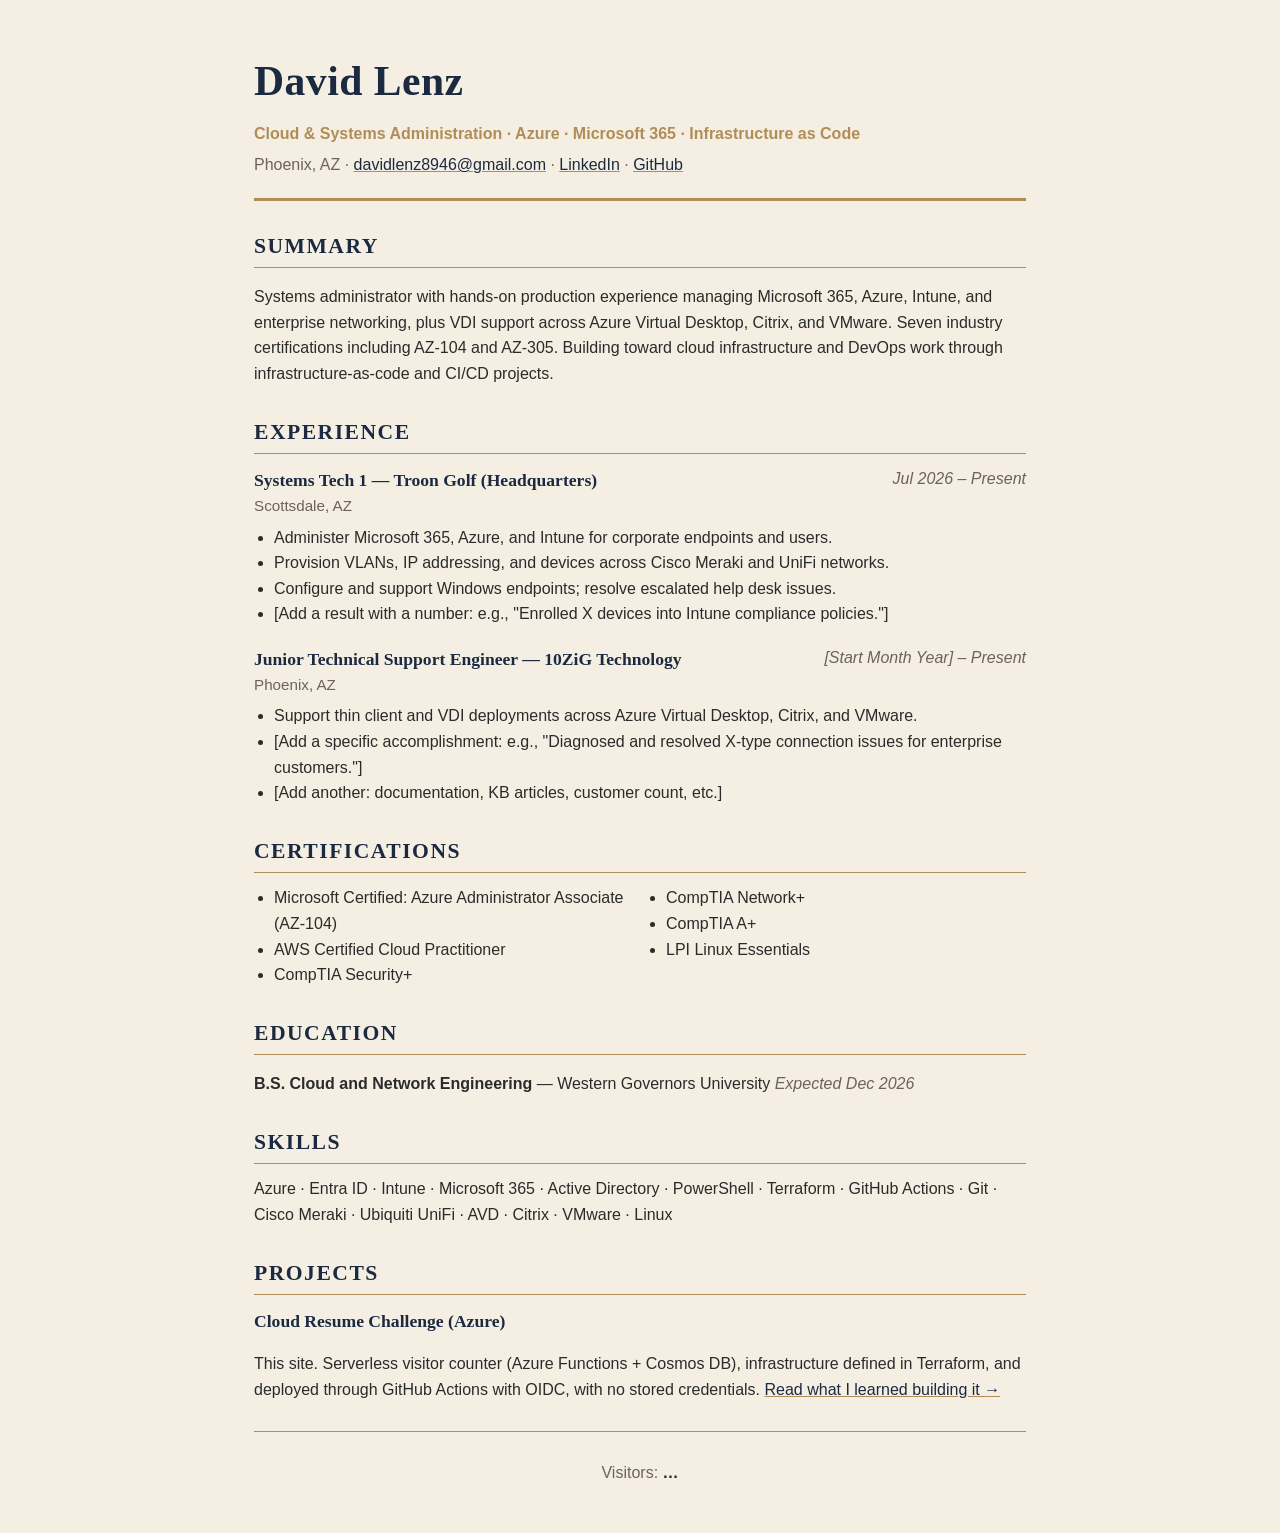
==== site/index.html @ 8455dada "Add static website storage and site upload" ====
<!DOCTYPE html>
<html lang="en">
<head>
  <meta charset="UTF-8">
  <meta name="viewport" content="width=device-width, initial-scale=1.0">
  <title>David Lenz | Cloud & Systems Administration</title>
  <meta name="description" content="Resume of David Lenz, Cloud and Systems Technician focused on Azure, Microsoft 365, and infrastructure automation.">
  <link rel="stylesheet" href="styles.css">
</head>
<body>
  <main class="resume">

    <header class="hero">
      <h1>David Lenz</h1>
      <p class="tagline">Cloud & Systems Administration · Azure · Microsoft 365 · Infrastructure as Code</p>
      <p class="contact">
        Phoenix, AZ ·
        <a href="mailto:davidlenz8946@gmail.com">davidlenz8946@gmail.com</a> ·
        <a href="https://www.linkedin.com/in/david-lenz-953869337">LinkedIn</a> ·
        <a href="https://github.com/Dlenz4321">GitHub</a>
      </p>
    </header>

    <section>
      <h2>Summary</h2>
      <p>
        Systems administrator with hands-on production experience managing Microsoft 365, Azure,
        Intune, and enterprise networking, plus VDI support across Azure Virtual Desktop, Citrix,
        and VMware. Seven industry certifications including AZ-104 and AZ-305. Building toward
        cloud infrastructure and DevOps work through infrastructure-as-code and CI/CD projects.
      </p>
    </section>

    <section>
      <h2>Experience</h2>

      <article class="job">
        <div class="job-head">
          <h3>Systems Tech 1 — Troon Golf (Headquarters)</h3>
          <span class="dates">Jul 2026 – Present</span>
        </div>
        <p class="location">Scottsdale, AZ</p>
        <ul>
          <li>Administer Microsoft 365, Azure, and Intune for corporate endpoints and users.</li>
          <li>Provision VLANs, IP addressing, and devices across Cisco Meraki and UniFi networks.</li>
          <li>Configure and support Windows endpoints; resolve escalated help desk issues.</li>
          <li>[Add a result with a number: e.g., "Enrolled X devices into Intune compliance policies."]</li>
        </ul>
      </article>

      <article class="job">
        <div class="job-head">
          <h3>Junior Technical Support Engineer — 10ZiG Technology</h3>
          <span class="dates">[Start Month Year] – Present</span>
        </div>
        <p class="location">Phoenix, AZ</p>
        <ul>
          <li>Support thin client and VDI deployments across Azure Virtual Desktop, Citrix, and VMware.</li>
          <li>[Add a specific accomplishment: e.g., "Diagnosed and resolved X-type connection issues for enterprise customers."]</li>
          <li>[Add another: documentation, KB articles, customer count, etc.]</li>
        </ul>
      </article>
    </section>

    <section>
      <h2>Certifications</h2>
      <ul class="certs">
        <li>Microsoft Certified: Azure Administrator Associate (AZ-104)</li>
        <li>AWS Certified Cloud Practitioner</li>
        <li>CompTIA Security+</li>
        <li>CompTIA Network+</li>
        <li>CompTIA A+</li>
        <li>LPI Linux Essentials</li>
      </ul>
    </section>

    <section>
      <h2>Education</h2>
      <p><strong>B.S. Cloud and Network Engineering</strong> — Western Governors University
        <span class="dates">Expected Dec 2026</span></p>
    </section>

    <section>
      <h2>Skills</h2>
      <p class="skills">
        Azure · Entra ID · Intune · Microsoft 365 · Active Directory · PowerShell · Terraform ·
        GitHub Actions · Git · Cisco Meraki · Ubiquiti UniFi · AVD · Citrix · VMware · Linux
      </p>
    </section>

    <section>
      <h2>Projects</h2>
      <article class="job">
        <h3>Cloud Resume Challenge (Azure)</h3>
        <p>
          This site. Serverless visitor counter (Azure Functions + Cosmos DB), infrastructure
          defined in Terraform, and deployed through GitHub Actions with OIDC, with no stored credentials.
          <a href="[blog-post-url]">Read what I learned building it →</a>
        </p>
      </article>
    </section>

    <footer>
      <p>Visitors: <span id="visits">…</span></p>
    </footer>

  </main>
  <script src="counter.js"></script>
</body>
</html>
---- site/styles.css ----
:root {
  --navy: #1b2a41;
  --gold: #b08d57;
  --parchment: #f5efe3;
  --ink: #2b2b2b;
  --muted: #6b6457;
}

* { box-sizing: border-box; }

body {
  margin: 0;
  background: var(--parchment);
  color: var(--ink);
  font-family: Calibri, "Segoe UI", Inter, Arial, sans-serif;
  line-height: 1.6;
}

.resume {
  max-width: 820px;
  margin: 0 auto;
  padding: 48px 24px 32px;
}

h1, h2, h3 {
  font-family: Cambria, Georgia, "Times New Roman", serif;
  color: var(--navy);
  margin: 0;
}

.hero {
  border-bottom: 3px solid var(--gold);
  padding-bottom: 20px;
  margin-bottom: 28px;
}

.hero h1 { font-size: 2.6rem; letter-spacing: 0.5px; }
.tagline { color: var(--gold); font-weight: 600; margin: 6px 0; }
.contact { color: var(--muted); margin: 0; }

a { color: var(--navy); text-decoration-color: var(--gold); }
a:hover { color: var(--gold); }

section { margin-bottom: 28px; }

h2 {
  font-size: 1.35rem;
  text-transform: uppercase;
  letter-spacing: 1.5px;
  border-bottom: 1px solid var(--gold);
  padding-bottom: 4px;
  margin-bottom: 12px;
}

h3 { font-size: 1.1rem; }

.job { margin-bottom: 18px; }
.job-head {
  display: flex;
  justify-content: space-between;
  flex-wrap: wrap;
  gap: 8px;
}
.dates { color: var(--muted); font-style: italic; }
.location { color: var(--muted); margin: 0 0 6px; font-size: 0.95rem; }

ul { margin: 6px 0 0; padding-left: 20px; }
.certs { columns: 2; column-gap: 32px; }
.skills { margin: 0; }

footer {
  border-top: 1px solid var(--gold);
  padding-top: 12px;
  text-align: center;
  color: var(--muted);
}

#visits { color: var(--navy); font-weight: 700; }

@media (max-width: 600px) {
  .hero h1 { font-size: 2rem; }
  .certs { columns: 1; }
}
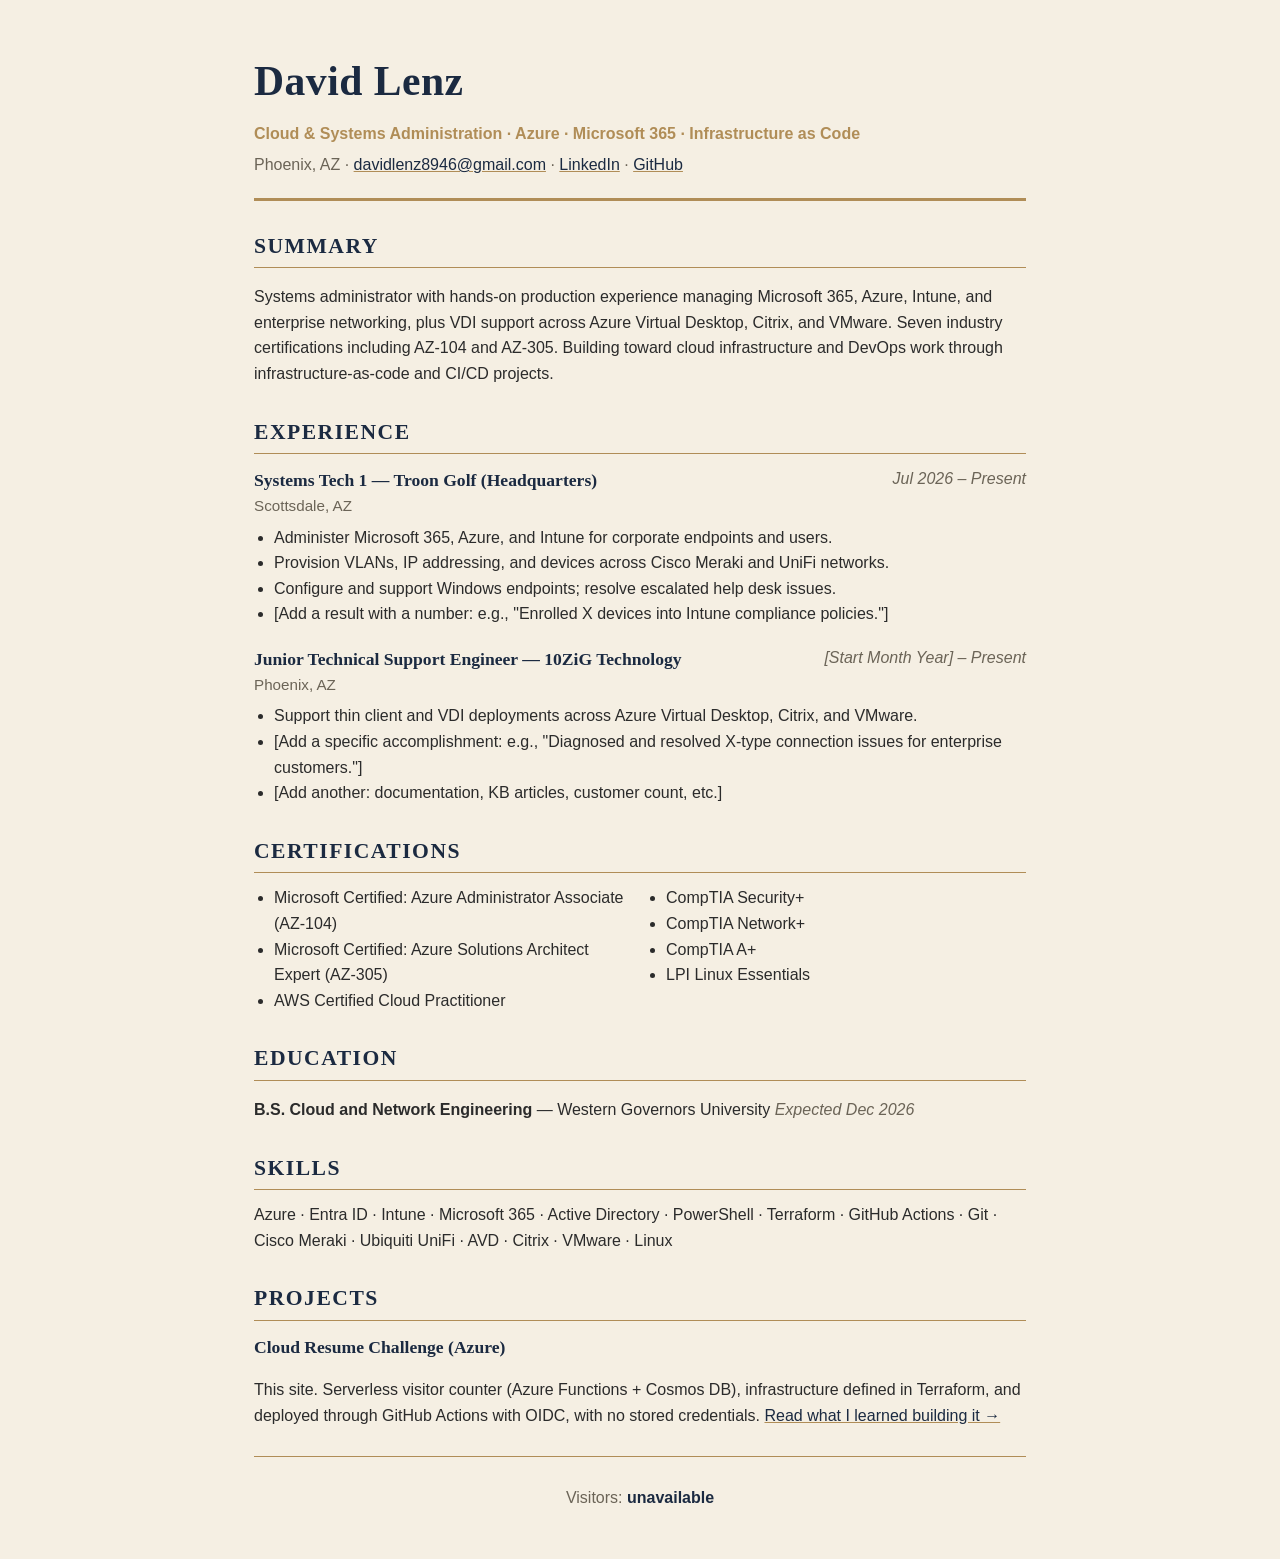
==== commit f4461772: "Move visitor counter into site/ and list AZ-305" ====
--- a/site/index.html
+++ b/site/index.html
@@ -66,6 +66,7 @@
       <h2>Certifications</h2>
       <ul class="certs">
         <li>Microsoft Certified: Azure Administrator Associate (AZ-104)</li>
+        <li>Microsoft Certified: Azure Solutions Architect Expert (AZ-305)</li>
         <li>AWS Certified Cloud Practitioner</li>
         <li>CompTIA Security+</li>
         <li>CompTIA Network+</li>
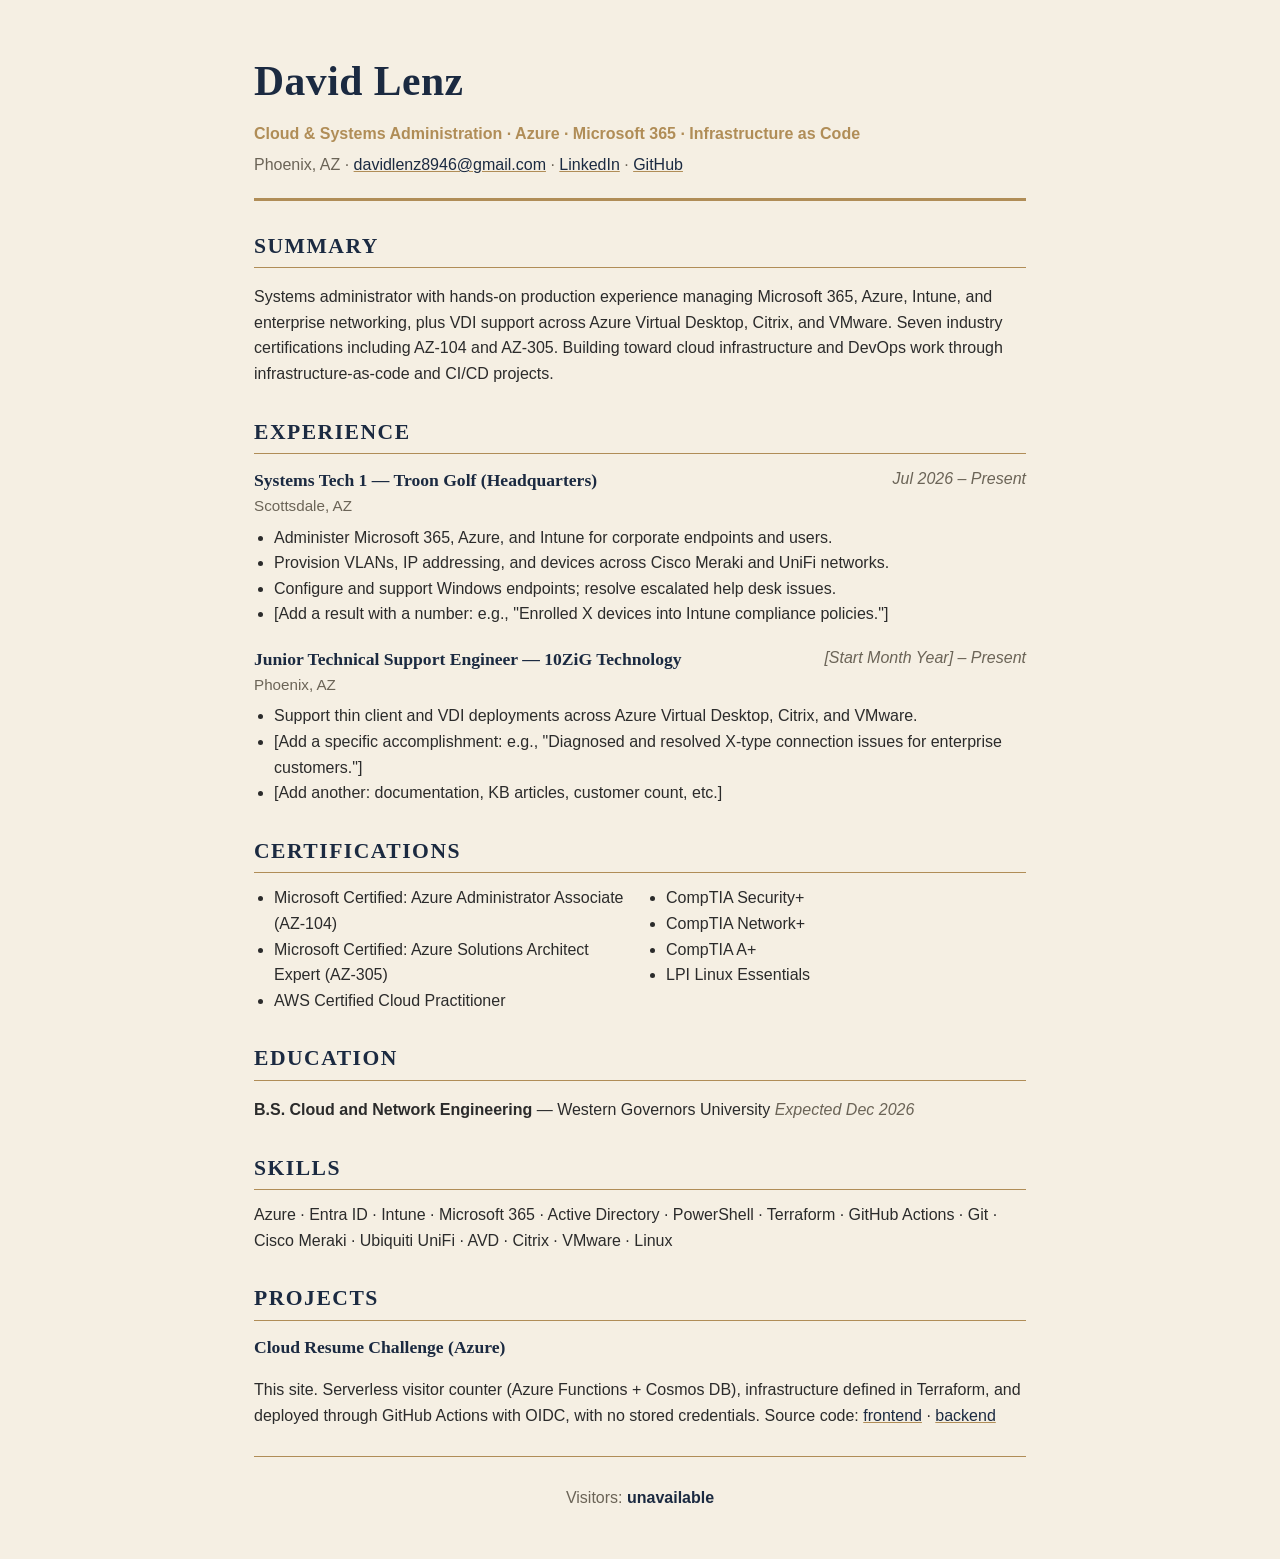
==== commit 92fd621c: "Link project to GitHub repos instead of placeholder" ====
--- a/site/index.html
+++ b/site/index.html
@@ -96,7 +96,7 @@
         <p>
           This site. Serverless visitor counter (Azure Functions + Cosmos DB), infrastructure
           defined in Terraform, and deployed through GitHub Actions with OIDC, with no stored credentials.
-          <a href="[blog-post-url]">Read what I learned building it →</a>
+          Source code: <a href="https://github.com/Dlenz4321/resume-frontend">frontend</a> · <a href="https://github.com/Dlenz4321/resume-backend">backend</a>
         </p>
       </article>
     </section>
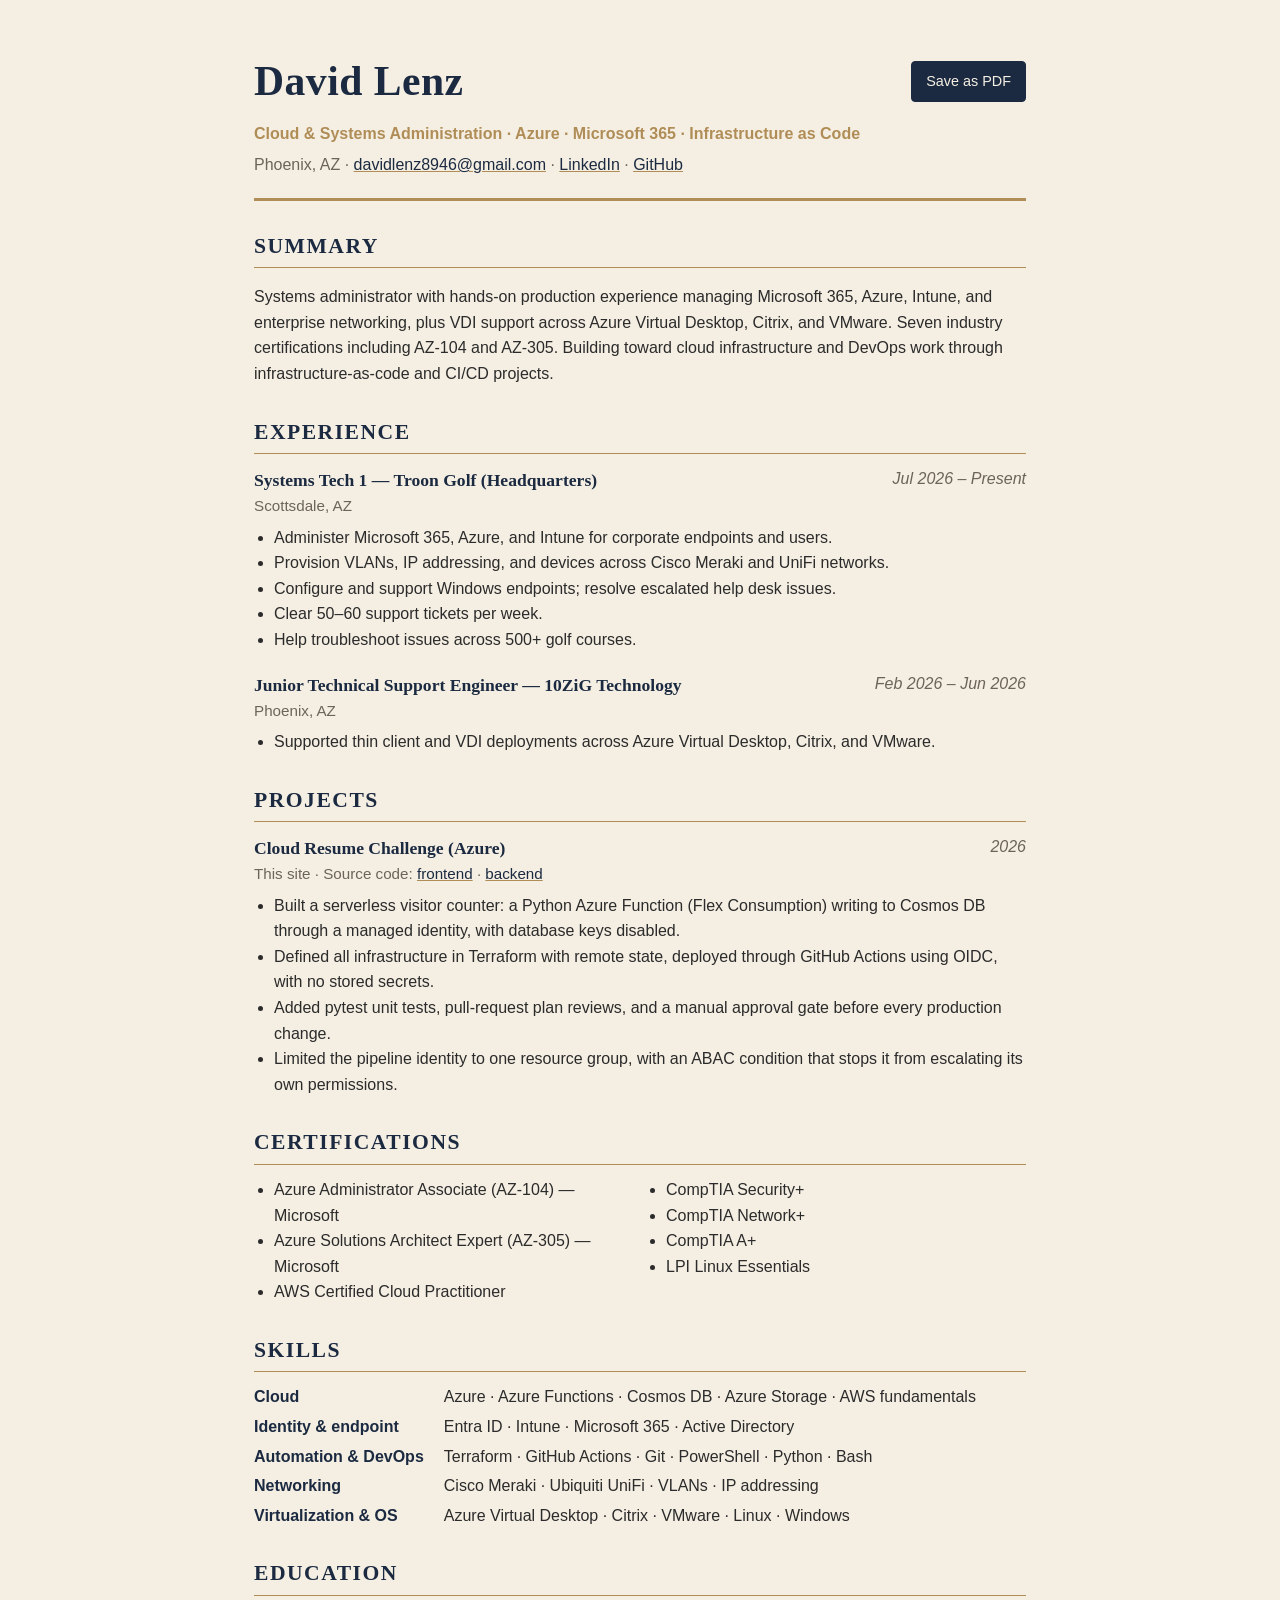
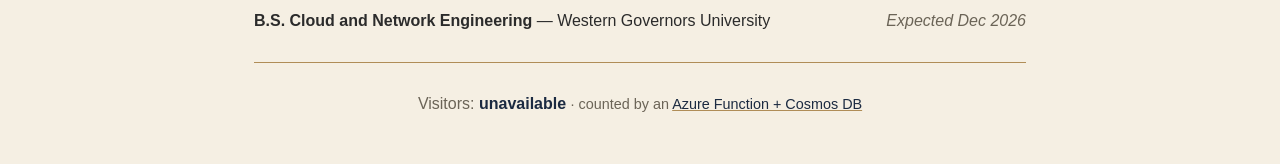
==== commit b882fb79: "Refresh resume: project section, grouped skills, PDF button, real job details" ====
--- a/site/index.html
+++ b/site/index.html
@@ -5,13 +5,20 @@
   <meta name="viewport" content="width=device-width, initial-scale=1.0">
   <title>David Lenz | Cloud & Systems Administration</title>
   <meta name="description" content="Resume of David Lenz, Cloud and Systems Technician focused on Azure, Microsoft 365, and infrastructure automation.">
+  <meta property="og:type" content="website">
+  <meta property="og:title" content="David Lenz | Cloud & Systems Administration">
+  <meta property="og:description" content="Azure, Microsoft 365, and infrastructure as code. Resume site built for the Cloud Resume Challenge.">
+  <link rel="icon" href="data:image/svg+xml,%3Csvg xmlns='http://www.w3.org/2000/svg' viewBox='0 0 64 64'%3E%3Crect width='64' height='64' rx='12' fill='%231b2a41'/%3E%3Ctext x='32' y='42' font-family='Georgia,serif' font-size='28' font-weight='700' text-anchor='middle' fill='%23b08d57'%3EDL%3C/text%3E%3C/svg%3E">
   <link rel="stylesheet" href="styles.css">
 </head>
 <body>
   <main class="resume">
 
     <header class="hero">
-      <h1>David Lenz</h1>
+      <div class="hero-top">
+        <h1>David Lenz</h1>
+        <button class="print-btn" type="button" onclick="window.print()">Save as PDF</button>
+      </div>
       <p class="tagline">Cloud & Systems Administration · Azure · Microsoft 365 · Infrastructure as Code</p>
       <p class="contact">
         Phoenix, AZ ·
@@ -44,20 +51,39 @@
           <li>Administer Microsoft 365, Azure, and Intune for corporate endpoints and users.</li>
           <li>Provision VLANs, IP addressing, and devices across Cisco Meraki and UniFi networks.</li>
           <li>Configure and support Windows endpoints; resolve escalated help desk issues.</li>
-          <li>[Add a result with a number: e.g., "Enrolled X devices into Intune compliance policies."]</li>
+          <li>Clear 50–60 support tickets per week.</li>
+          <li>Help troubleshoot issues across 500+ golf courses.</li>
         </ul>
       </article>
 
       <article class="job">
         <div class="job-head">
           <h3>Junior Technical Support Engineer — 10ZiG Technology</h3>
-          <span class="dates">[Start Month Year] – Present</span>
+          <span class="dates">Feb 2026 – Jun 2026</span>
         </div>
         <p class="location">Phoenix, AZ</p>
         <ul>
-          <li>Support thin client and VDI deployments across Azure Virtual Desktop, Citrix, and VMware.</li>
-          <li>[Add a specific accomplishment: e.g., "Diagnosed and resolved X-type connection issues for enterprise customers."]</li>
-          <li>[Add another: documentation, KB articles, customer count, etc.]</li>
+          <li>Supported thin client and VDI deployments across Azure Virtual Desktop, Citrix, and VMware.</li>
+        </ul>
+      </article>
+    </section>
+
+    <section>
+      <h2>Projects</h2>
+      <article class="job">
+        <div class="job-head">
+          <h3>Cloud Resume Challenge (Azure)</h3>
+          <span class="dates">2026</span>
+        </div>
+        <p class="location">This site · Source code:
+          <a href="https://github.com/Dlenz4321/resume-frontend">frontend</a> ·
+          <a href="https://github.com/Dlenz4321/resume-backend">backend</a>
+        </p>
+        <ul>
+          <li>Built a serverless visitor counter: a Python Azure Function (Flex Consumption) writing to Cosmos DB through a managed identity, with database keys disabled.</li>
+          <li>Defined all infrastructure in Terraform with remote state, deployed through GitHub Actions using OIDC, with no stored secrets.</li>
+          <li>Added pytest unit tests, pull-request plan reviews, and a manual approval gate before every production change.</li>
+          <li>Limited the pipeline identity to one resource group, with an ABAC condition that stops it from escalating its own permissions.</li>
         </ul>
       </article>
     </section>
@@ -65,8 +91,8 @@
     <section>
       <h2>Certifications</h2>
       <ul class="certs">
-        <li>Microsoft Certified: Azure Administrator Associate (AZ-104)</li>
-        <li>Microsoft Certified: Azure Solutions Architect Expert (AZ-305)</li>
+        <li>Azure Administrator Associate (AZ-104) — Microsoft</li>
+        <li>Azure Solutions Architect Expert (AZ-305) — Microsoft</li>
         <li>AWS Certified Cloud Practitioner</li>
         <li>CompTIA Security+</li>
         <li>CompTIA Network+</li>
@@ -76,36 +102,37 @@
     </section>
 
     <section>
-      <h2>Education</h2>
-      <p><strong>B.S. Cloud and Network Engineering</strong> — Western Governors University
-        <span class="dates">Expected Dec 2026</span></p>
+      <h2>Skills</h2>
+      <dl class="skill-groups">
+        <dt>Cloud</dt>
+        <dd>Azure · Azure Functions · Cosmos DB · Azure Storage · AWS fundamentals</dd>
+        <dt>Identity &amp; endpoint</dt>
+        <dd>Entra ID · Intune · Microsoft 365 · Active Directory</dd>
+        <dt>Automation &amp; DevOps</dt>
+        <dd>Terraform · GitHub Actions · Git · PowerShell · Python · Bash</dd>
+        <dt>Networking</dt>
+        <dd>Cisco Meraki · Ubiquiti UniFi · VLANs · IP addressing</dd>
+        <dt>Virtualization &amp; OS</dt>
+        <dd>Azure Virtual Desktop · Citrix · VMware · Linux · Windows</dd>
+      </dl>
     </section>
 
     <section>
-      <h2>Skills</h2>
-      <p class="skills">
-        Azure · Entra ID · Intune · Microsoft 365 · Active Directory · PowerShell · Terraform ·
-        GitHub Actions · Git · Cisco Meraki · Ubiquiti UniFi · AVD · Citrix · VMware · Linux
-      </p>
-    </section>
-
-    <section>
-      <h2>Projects</h2>
-      <article class="job">
-        <h3>Cloud Resume Challenge (Azure)</h3>
-        <p>
-          This site. Serverless visitor counter (Azure Functions + Cosmos DB), infrastructure
-          defined in Terraform, and deployed through GitHub Actions with OIDC, with no stored credentials.
-          Source code: <a href="https://github.com/Dlenz4321/resume-frontend">frontend</a> · <a href="https://github.com/Dlenz4321/resume-backend">backend</a>
-        </p>
-      </article>
+      <h2>Education</h2>
+      <div class="job-head">
+        <p><strong>B.S. Cloud and Network Engineering</strong> — Western Governors University</p>
+        <span class="dates">Expected Dec 2026</span>
+      </div>
     </section>
 
     <footer>
-      <p>Visitors: <span id="visits">…</span></p>
+      <p>Visitors: <span id="visits">…</span>
+        <span class="counter-note">· counted by an
+          <a href="https://github.com/Dlenz4321/resume-backend">Azure Function + Cosmos DB</a></span>
+      </p>
     </footer>
 
   </main>
   <script src="counter.js"></script>
 </body>
-</html>+</html>
--- a/site/styles.css
+++ b/site/styles.css
@@ -34,7 +34,26 @@
   margin-bottom: 28px;
 }
 
+.hero-top {
+  display: flex;
+  justify-content: space-between;
+  align-items: center;
+  flex-wrap: wrap;
+  gap: 12px;
+}
 .hero h1 { font-size: 2.6rem; letter-spacing: 0.5px; }
+
+.print-btn {
+  background: var(--navy);
+  color: var(--parchment);
+  border: 1px solid var(--navy);
+  border-radius: 4px;
+  padding: 8px 14px;
+  font: inherit;
+  font-size: 0.9rem;
+  cursor: pointer;
+}
+.print-btn:hover { background: var(--gold); border-color: var(--gold); color: var(--navy); }
 .tagline { color: var(--gold); font-weight: 600; margin: 6px 0; }
 .contact { color: var(--muted); margin: 0; }
 
@@ -66,7 +85,16 @@
 
 ul { margin: 6px 0 0; padding-left: 20px; }
 .certs { columns: 2; column-gap: 32px; }
-.skills { margin: 0; }
+.certs li { break-inside: avoid; }
+.skill-groups {
+  display: grid;
+  grid-template-columns: max-content 1fr;
+  gap: 4px 20px;
+  margin: 0;
+}
+.skill-groups dt { font-weight: 700; color: var(--navy); }
+.skill-groups dd { margin: 0; }
+.job-head p { margin: 0; }
 
 footer {
   border-top: 1px solid var(--gold);
@@ -76,8 +104,20 @@
 }
 
 #visits { color: var(--navy); font-weight: 700; }
+.counter-note { font-size: 0.9rem; }
 
 @media (max-width: 600px) {
   .hero h1 { font-size: 2rem; }
   .certs { columns: 1; }
+  .skill-groups { grid-template-columns: 1fr; }
+  .skill-groups dd { margin-bottom: 6px; }
+}
+
+/* "Save as PDF" uses the browser's print dialog; keep the printout clean */
+@media print {
+  body { background: #fff; font-size: 11pt; }
+  .resume { padding: 0; max-width: none; }
+  .print-btn, footer { display: none; }
+  a { color: var(--ink); text-decoration: none; }
+  section, .job { break-inside: avoid; }
 }
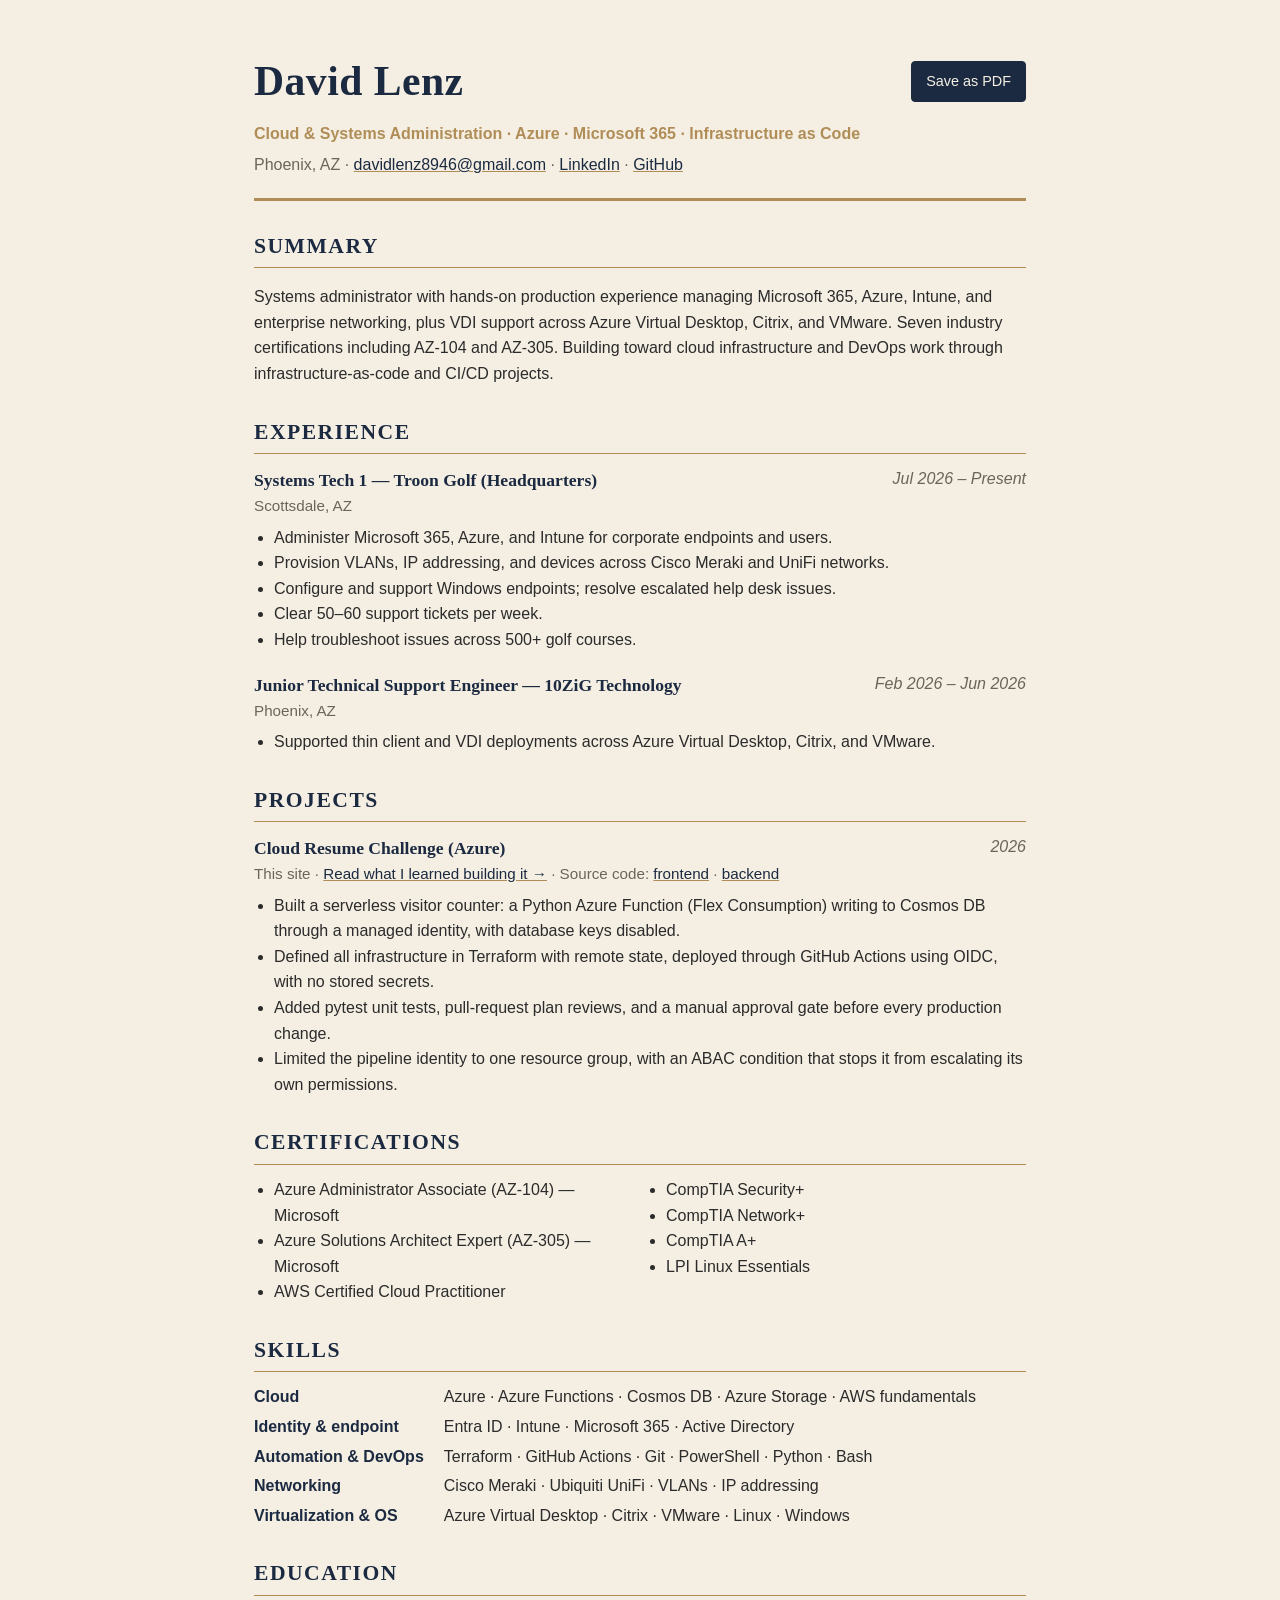
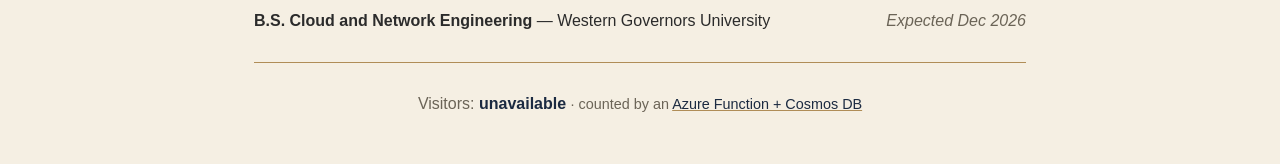
==== commit 6dc0c651: "Link the blog post from the Projects section" ====
--- a/site/index.html
+++ b/site/index.html
@@ -75,7 +75,7 @@
           <h3>Cloud Resume Challenge (Azure)</h3>
           <span class="dates">2026</span>
         </div>
-        <p class="location">This site · Source code:
+        <p class="location">This site · <a href="https://paste-your-blog-post-link-here">Read what I learned building it →</a> · Source code:
           <a href="https://github.com/Dlenz4321/resume-frontend">frontend</a> ·
           <a href="https://github.com/Dlenz4321/resume-backend">backend</a>
         </p>
--- a/site/styles.css
+++ b/site/styles.css
@@ -120,4 +120,4 @@
   .print-btn, footer { display: none; }
   a { color: var(--ink); text-decoration: none; }
   section, .job { break-inside: avoid; }
-}+}
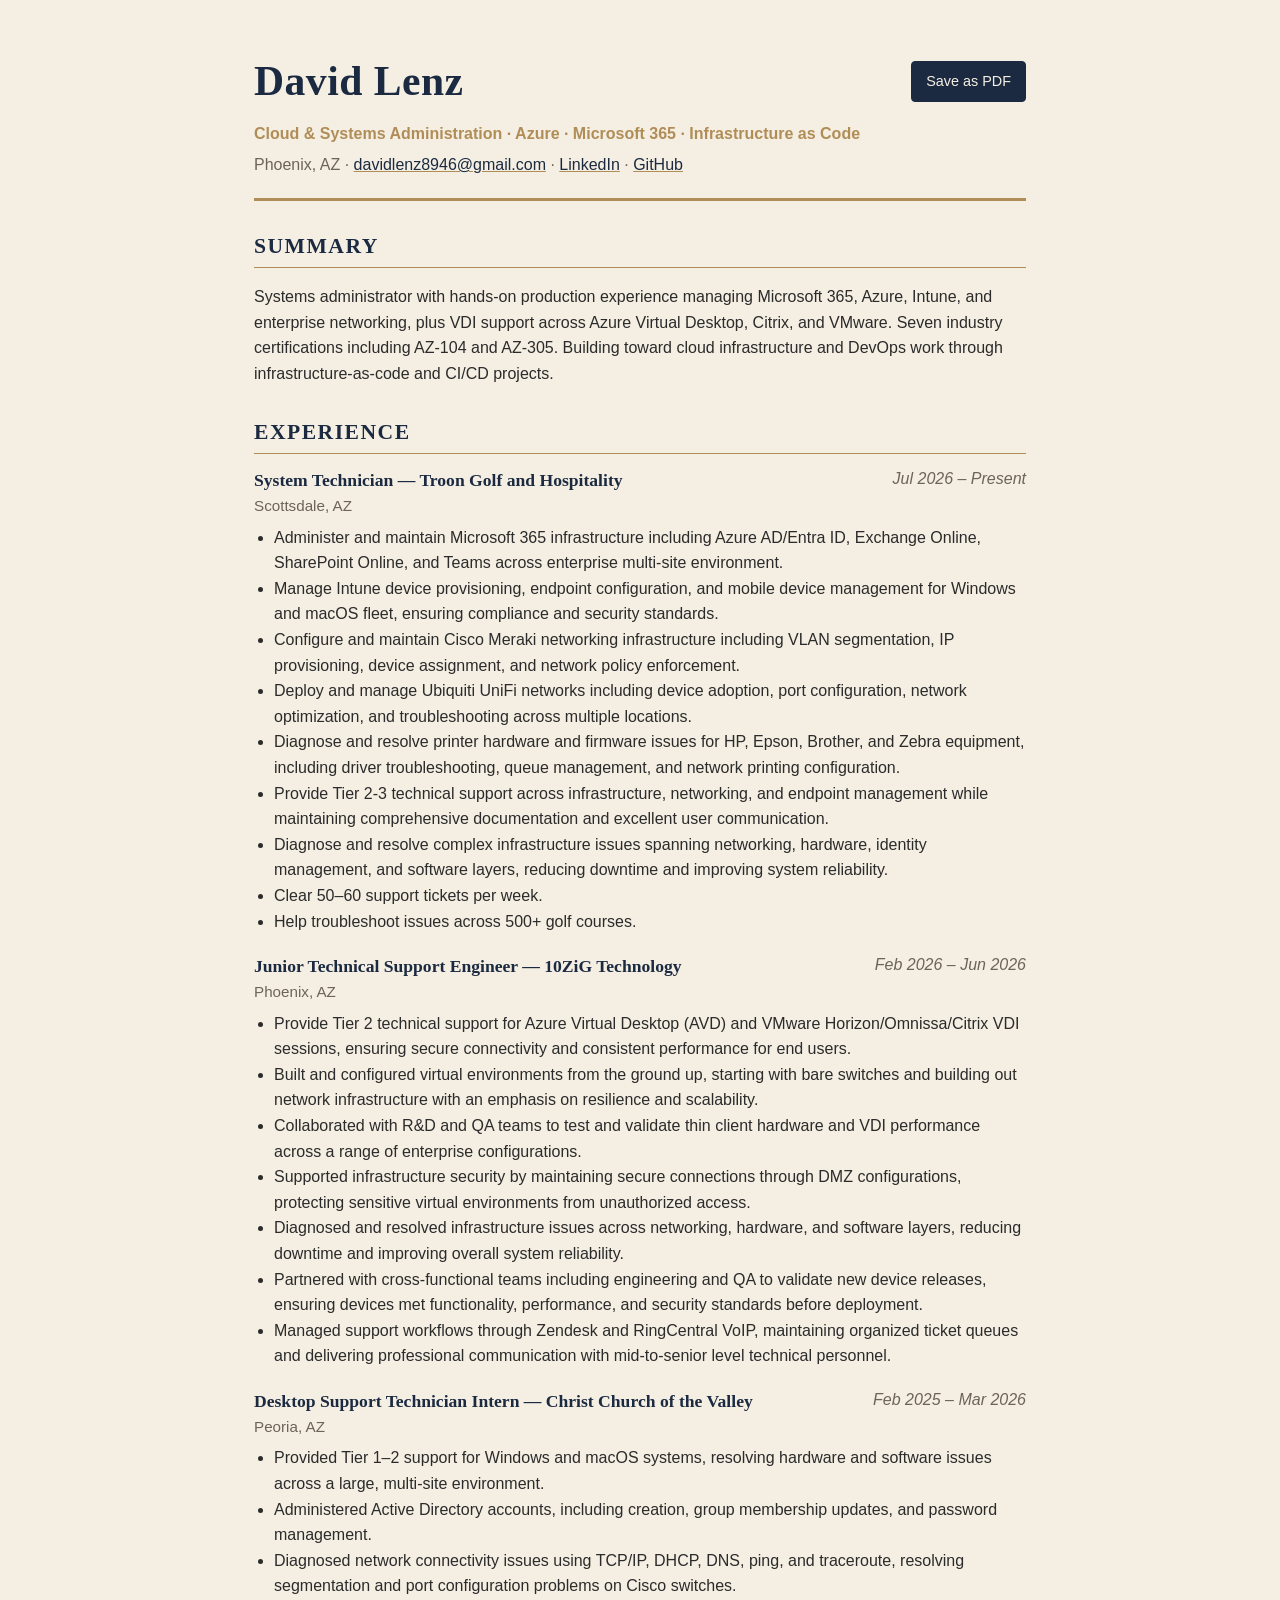
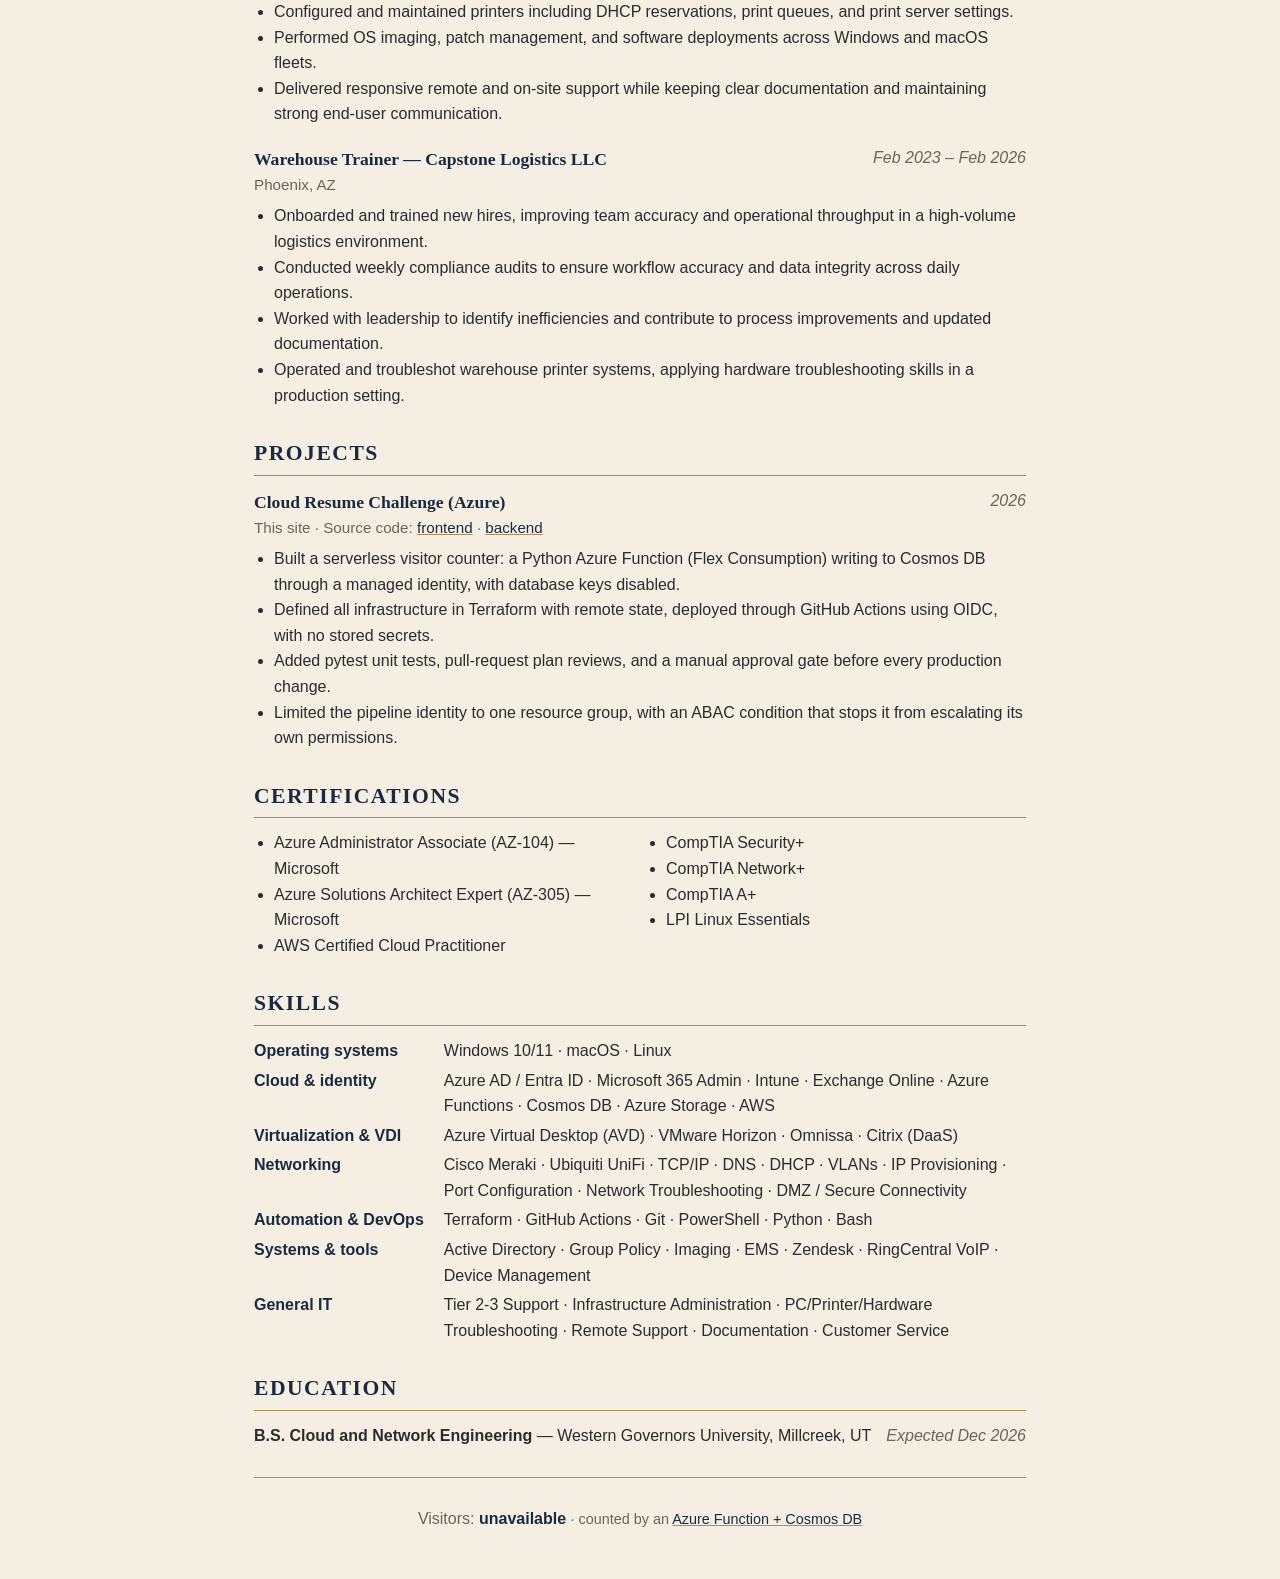
==== commit a8aaac96: "Add full work history and skills from Word resume" ====
--- a/site/index.html
+++ b/site/index.html
@@ -43,14 +43,18 @@
 
       <article class="job">
         <div class="job-head">
-          <h3>Systems Tech 1 — Troon Golf (Headquarters)</h3>
+          <h3>System Technician — Troon Golf and Hospitality</h3>
           <span class="dates">Jul 2026 – Present</span>
         </div>
         <p class="location">Scottsdale, AZ</p>
         <ul>
-          <li>Administer Microsoft 365, Azure, and Intune for corporate endpoints and users.</li>
-          <li>Provision VLANs, IP addressing, and devices across Cisco Meraki and UniFi networks.</li>
-          <li>Configure and support Windows endpoints; resolve escalated help desk issues.</li>
+          <li>Administer and maintain Microsoft 365 infrastructure including Azure AD/Entra ID, Exchange Online, SharePoint Online, and Teams across enterprise multi-site environment.</li>
+          <li>Manage Intune device provisioning, endpoint configuration, and mobile device management for Windows and macOS fleet, ensuring compliance and security standards.</li>
+          <li>Configure and maintain Cisco Meraki networking infrastructure including VLAN segmentation, IP provisioning, device assignment, and network policy enforcement.</li>
+          <li>Deploy and manage Ubiquiti UniFi networks including device adoption, port configuration, network optimization, and troubleshooting across multiple locations.</li>
+          <li>Diagnose and resolve printer hardware and firmware issues for HP, Epson, Brother, and Zebra equipment, including driver troubleshooting, queue management, and network printing configuration.</li>
+          <li>Provide Tier 2-3 technical support across infrastructure, networking, and endpoint management while maintaining comprehensive documentation and excellent user communication.</li>
+          <li>Diagnose and resolve complex infrastructure issues spanning networking, hardware, identity management, and software layers, reducing downtime and improving system reliability.</li>
           <li>Clear 50–60 support tickets per week.</li>
           <li>Help troubleshoot issues across 500+ golf courses.</li>
         </ul>
@@ -63,7 +67,43 @@
         </div>
         <p class="location">Phoenix, AZ</p>
         <ul>
-          <li>Supported thin client and VDI deployments across Azure Virtual Desktop, Citrix, and VMware.</li>
+          <li>Provide Tier 2 technical support for Azure Virtual Desktop (AVD) and VMware Horizon/Omnissa/Citrix VDI sessions, ensuring secure connectivity and consistent performance for end users.</li>
+          <li>Built and configured virtual environments from the ground up, starting with bare switches and building out network infrastructure with an emphasis on resilience and scalability.</li>
+          <li>Collaborated with R&amp;D and QA teams to test and validate thin client hardware and VDI performance across a range of enterprise configurations.</li>
+          <li>Supported infrastructure security by maintaining secure connections through DMZ configurations, protecting sensitive virtual environments from unauthorized access.</li>
+          <li>Diagnosed and resolved infrastructure issues across networking, hardware, and software layers, reducing downtime and improving overall system reliability.</li>
+          <li>Partnered with cross-functional teams including engineering and QA to validate new device releases, ensuring devices met functionality, performance, and security standards before deployment.</li>
+          <li>Managed support workflows through Zendesk and RingCentral VoIP, maintaining organized ticket queues and delivering professional communication with mid-to-senior level technical personnel.</li>
+        </ul>
+      </article>
+
+      <article class="job">
+        <div class="job-head">
+          <h3>Desktop Support Technician Intern — Christ Church of the Valley</h3>
+          <span class="dates">Feb 2025 – Mar 2026</span>
+        </div>
+        <p class="location">Peoria, AZ</p>
+        <ul>
+          <li>Provided Tier 1–2 support for Windows and macOS systems, resolving hardware and software issues across a large, multi-site environment.</li>
+          <li>Administered Active Directory accounts, including creation, group membership updates, and password management.</li>
+          <li>Diagnosed network connectivity issues using TCP/IP, DHCP, DNS, ping, and traceroute, resolving segmentation and port configuration problems on Cisco switches.</li>
+          <li>Configured and maintained printers including DHCP reservations, print queues, and print server settings.</li>
+          <li>Performed OS imaging, patch management, and software deployments across Windows and macOS fleets.</li>
+          <li>Delivered responsive remote and on-site support while keeping clear documentation and maintaining strong end-user communication.</li>
+        </ul>
+      </article>
+
+      <article class="job">
+        <div class="job-head">
+          <h3>Warehouse Trainer — Capstone Logistics LLC</h3>
+          <span class="dates">Feb 2023 – Feb 2026</span>
+        </div>
+        <p class="location">Phoenix, AZ</p>
+        <ul>
+          <li>Onboarded and trained new hires, improving team accuracy and operational throughput in a high-volume logistics environment.</li>
+          <li>Conducted weekly compliance audits to ensure workflow accuracy and data integrity across daily operations.</li>
+          <li>Worked with leadership to identify inefficiencies and contribute to process improvements and updated documentation.</li>
+          <li>Operated and troubleshot warehouse printer systems, applying hardware troubleshooting skills in a production setting.</li>
         </ul>
       </article>
     </section>
@@ -75,7 +115,7 @@
           <h3>Cloud Resume Challenge (Azure)</h3>
           <span class="dates">2026</span>
         </div>
-        <p class="location">This site · <a href="https://paste-your-blog-post-link-here">Read what I learned building it →</a> · Source code:
+        <p class="location">This site · Source code:
           <a href="https://github.com/Dlenz4321/resume-frontend">frontend</a> ·
           <a href="https://github.com/Dlenz4321/resume-backend">backend</a>
         </p>
@@ -104,23 +144,27 @@
     <section>
       <h2>Skills</h2>
       <dl class="skill-groups">
-        <dt>Cloud</dt>
-        <dd>Azure · Azure Functions · Cosmos DB · Azure Storage · AWS fundamentals</dd>
-        <dt>Identity &amp; endpoint</dt>
-        <dd>Entra ID · Intune · Microsoft 365 · Active Directory</dd>
+        <dt>Operating systems</dt>
+        <dd>Windows 10/11 · macOS · Linux</dd>
+        <dt>Cloud &amp; identity</dt>
+        <dd>Azure AD / Entra ID · Microsoft 365 Admin · Intune · Exchange Online · Azure Functions · Cosmos DB · Azure Storage · AWS</dd>
+        <dt>Virtualization &amp; VDI</dt>
+        <dd>Azure Virtual Desktop (AVD) · VMware Horizon · Omnissa · Citrix (DaaS)</dd>
+        <dt>Networking</dt>
+        <dd>Cisco Meraki · Ubiquiti UniFi · TCP/IP · DNS · DHCP · VLANs · IP Provisioning · Port Configuration · Network Troubleshooting · DMZ / Secure Connectivity</dd>
         <dt>Automation &amp; DevOps</dt>
         <dd>Terraform · GitHub Actions · Git · PowerShell · Python · Bash</dd>
-        <dt>Networking</dt>
-        <dd>Cisco Meraki · Ubiquiti UniFi · VLANs · IP addressing</dd>
-        <dt>Virtualization &amp; OS</dt>
-        <dd>Azure Virtual Desktop · Citrix · VMware · Linux · Windows</dd>
+        <dt>Systems &amp; tools</dt>
+        <dd>Active Directory · Group Policy · Imaging · EMS · Zendesk · RingCentral VoIP · Device Management</dd>
+        <dt>General IT</dt>
+        <dd>Tier 2-3 Support · Infrastructure Administration · PC/Printer/Hardware Troubleshooting · Remote Support · Documentation · Customer Service</dd>
       </dl>
     </section>
 
     <section>
       <h2>Education</h2>
       <div class="job-head">
-        <p><strong>B.S. Cloud and Network Engineering</strong> — Western Governors University</p>
+        <p><strong>B.S. Cloud and Network Engineering</strong> — Western Governors University, Millcreek, UT</p>
         <span class="dates">Expected Dec 2026</span>
       </div>
     </section>
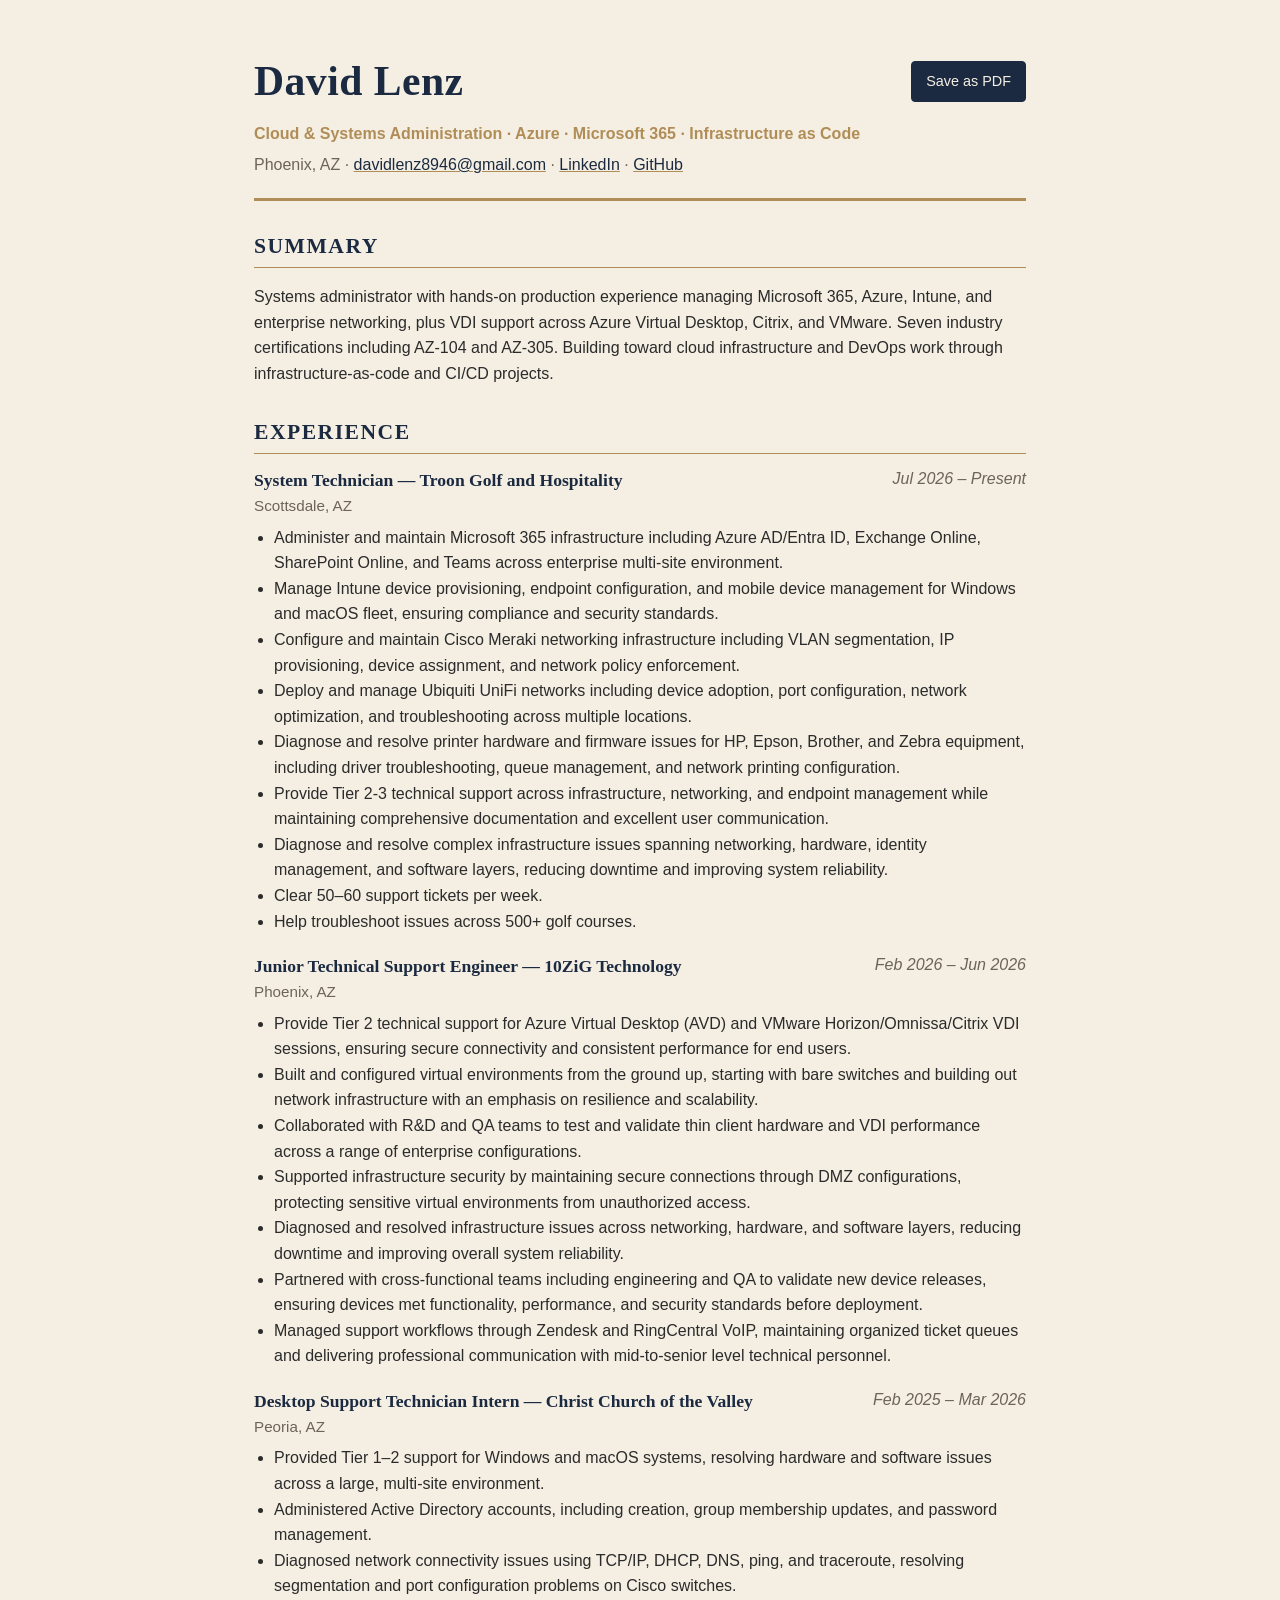
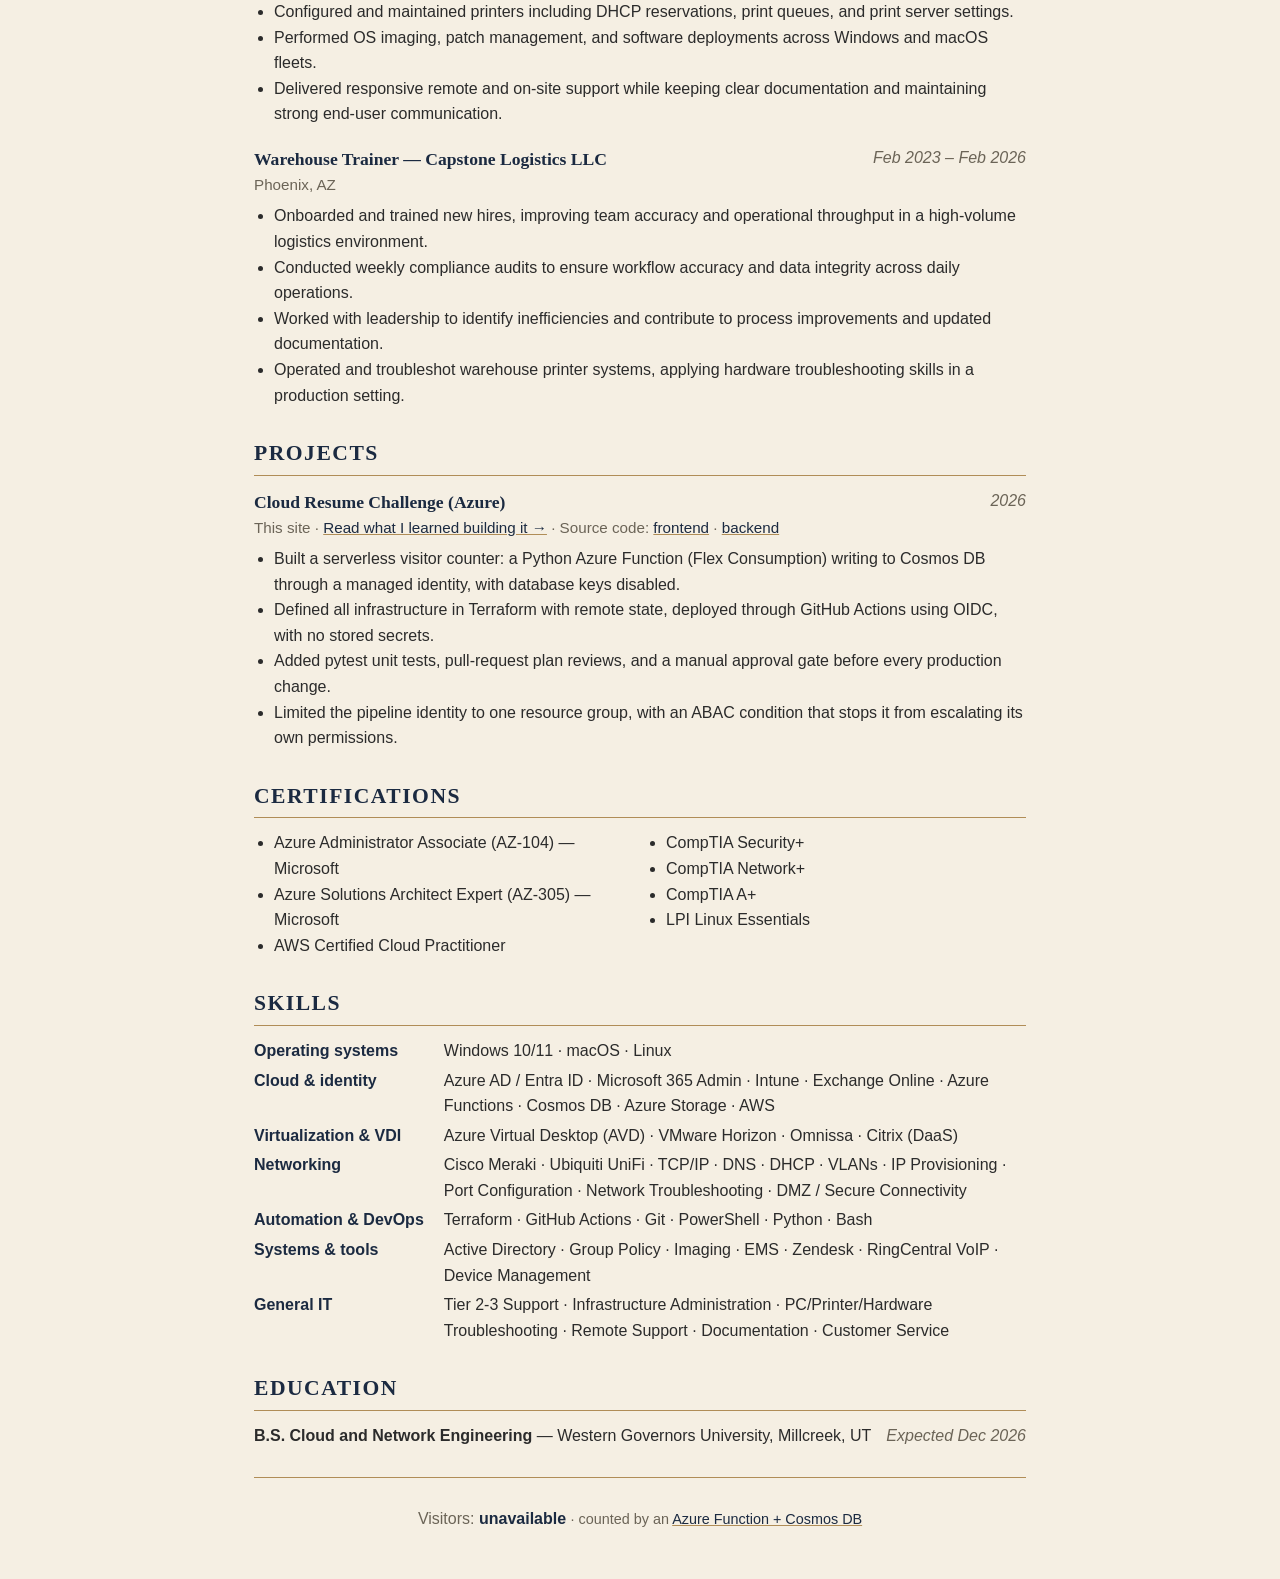
==== commit 4a57dabd: "Add full work history from Word resume and link the dev.to post" ====
--- a/site/index.html
+++ b/site/index.html
@@ -115,7 +115,7 @@
           <h3>Cloud Resume Challenge (Azure)</h3>
           <span class="dates">2026</span>
         </div>
-        <p class="location">This site · Source code:
+        <p class="location">This site · <a href="https://dev.to/dlenz4321/what-i-learned-building-the-cloud-resume-challenge-on-azure-4gm8">Read what I learned building it →</a> · Source code:
           <a href="https://github.com/Dlenz4321/resume-frontend">frontend</a> ·
           <a href="https://github.com/Dlenz4321/resume-backend">backend</a>
         </p>
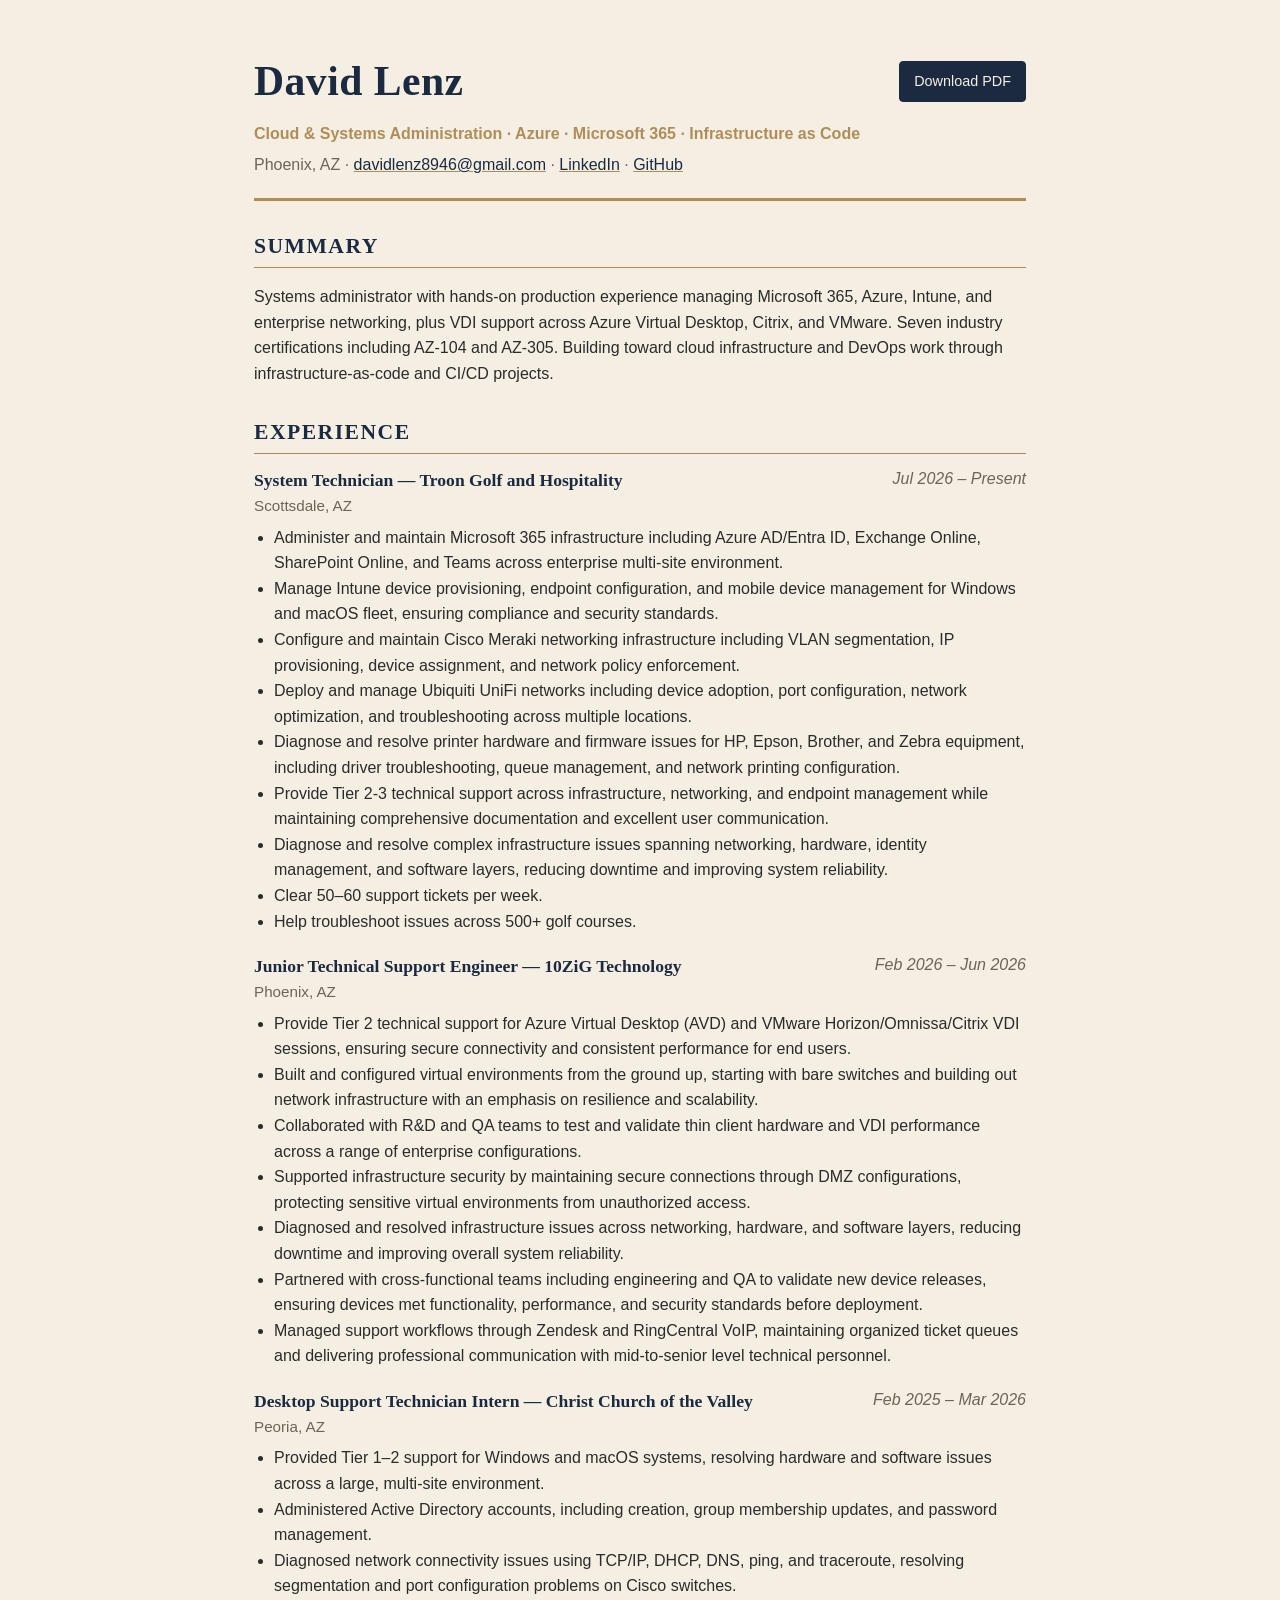
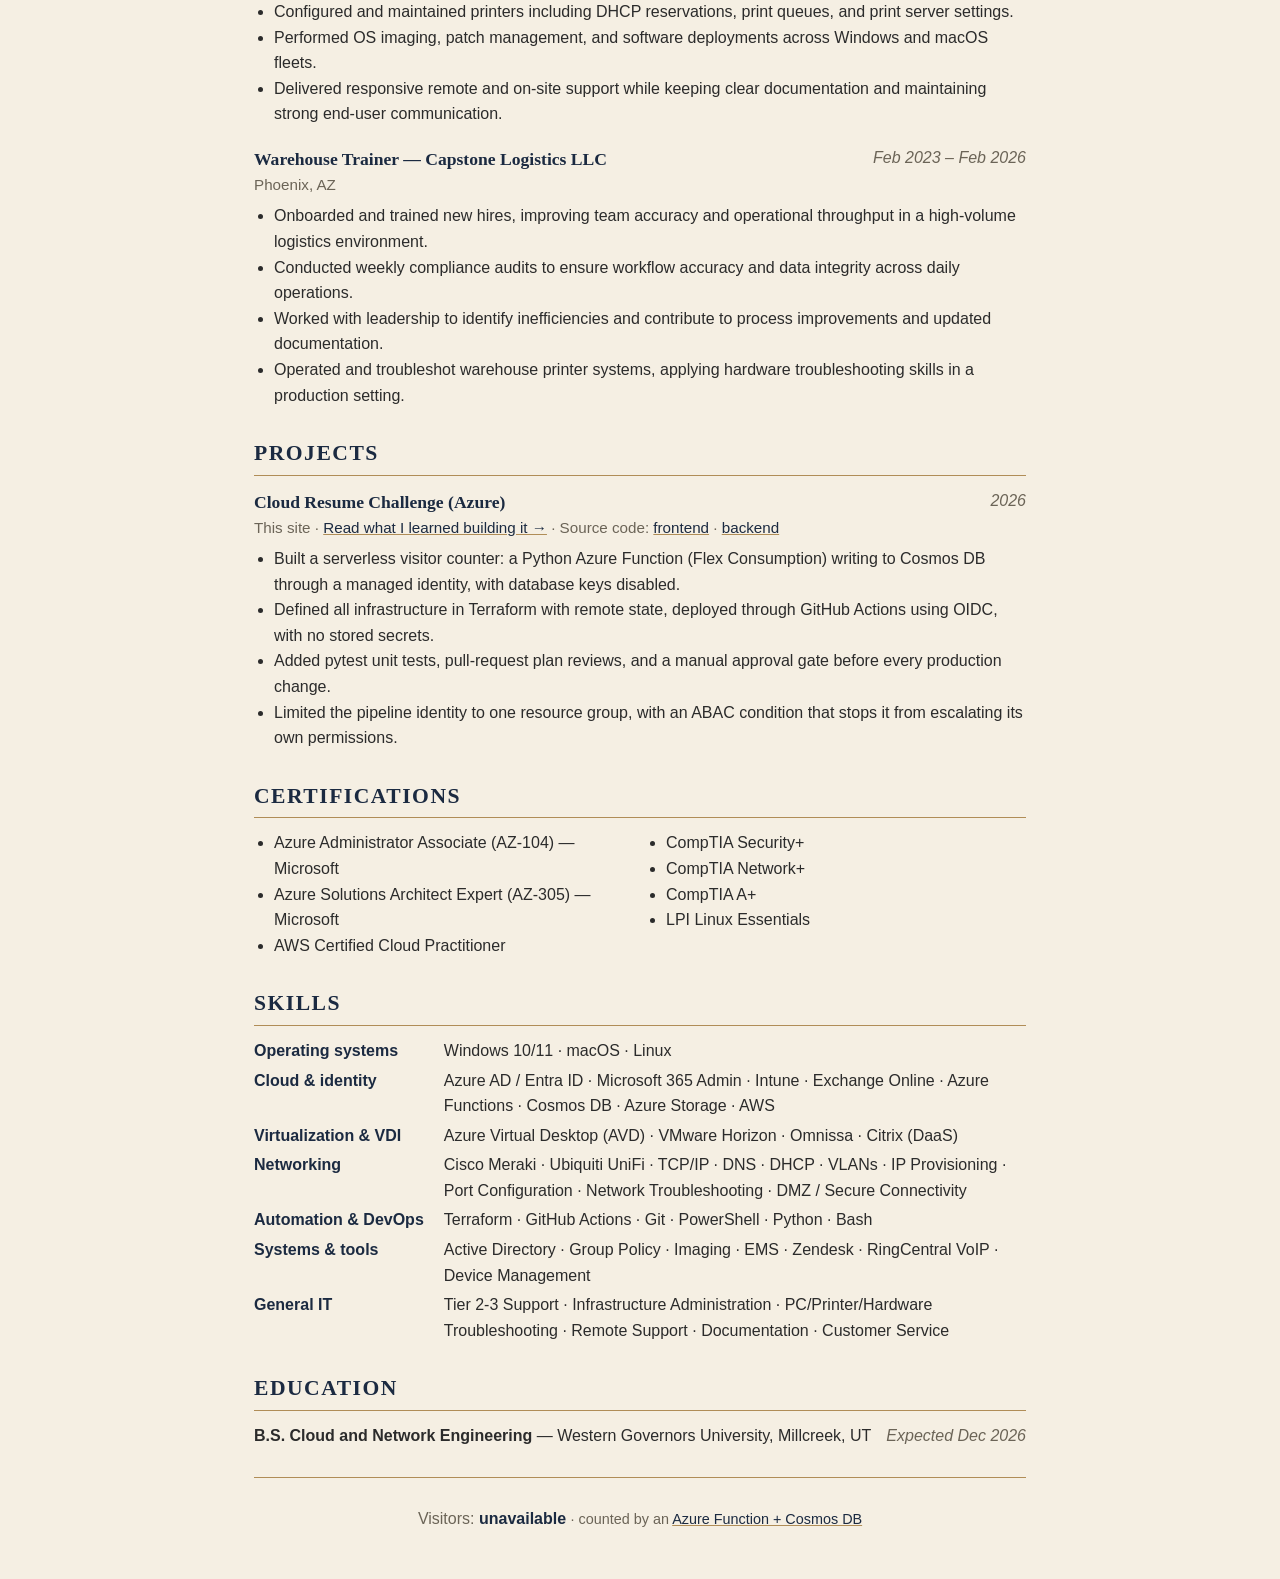
==== commit 30b4afa1: "Replace print button with direct PDF download" ====
--- a/site/index.html
+++ b/site/index.html
@@ -17,7 +17,7 @@
     <header class="hero">
       <div class="hero-top">
         <h1>David Lenz</h1>
-        <button class="print-btn" type="button" onclick="window.print()">Save as PDF</button>
+        <a class="print-btn" href="David_Lenz_Resume.pdf" download>Download PDF</a>
       </div>
       <p class="tagline">Cloud & Systems Administration · Azure · Microsoft 365 · Infrastructure as Code</p>
       <p class="contact">
--- a/site/styles.css
+++ b/site/styles.css
@@ -121,3 +121,5 @@
   a { color: var(--ink); text-decoration: none; }
   section, .job { break-inside: avoid; }
 }
+
+a.print-btn { display: inline-block; text-decoration: none; }
